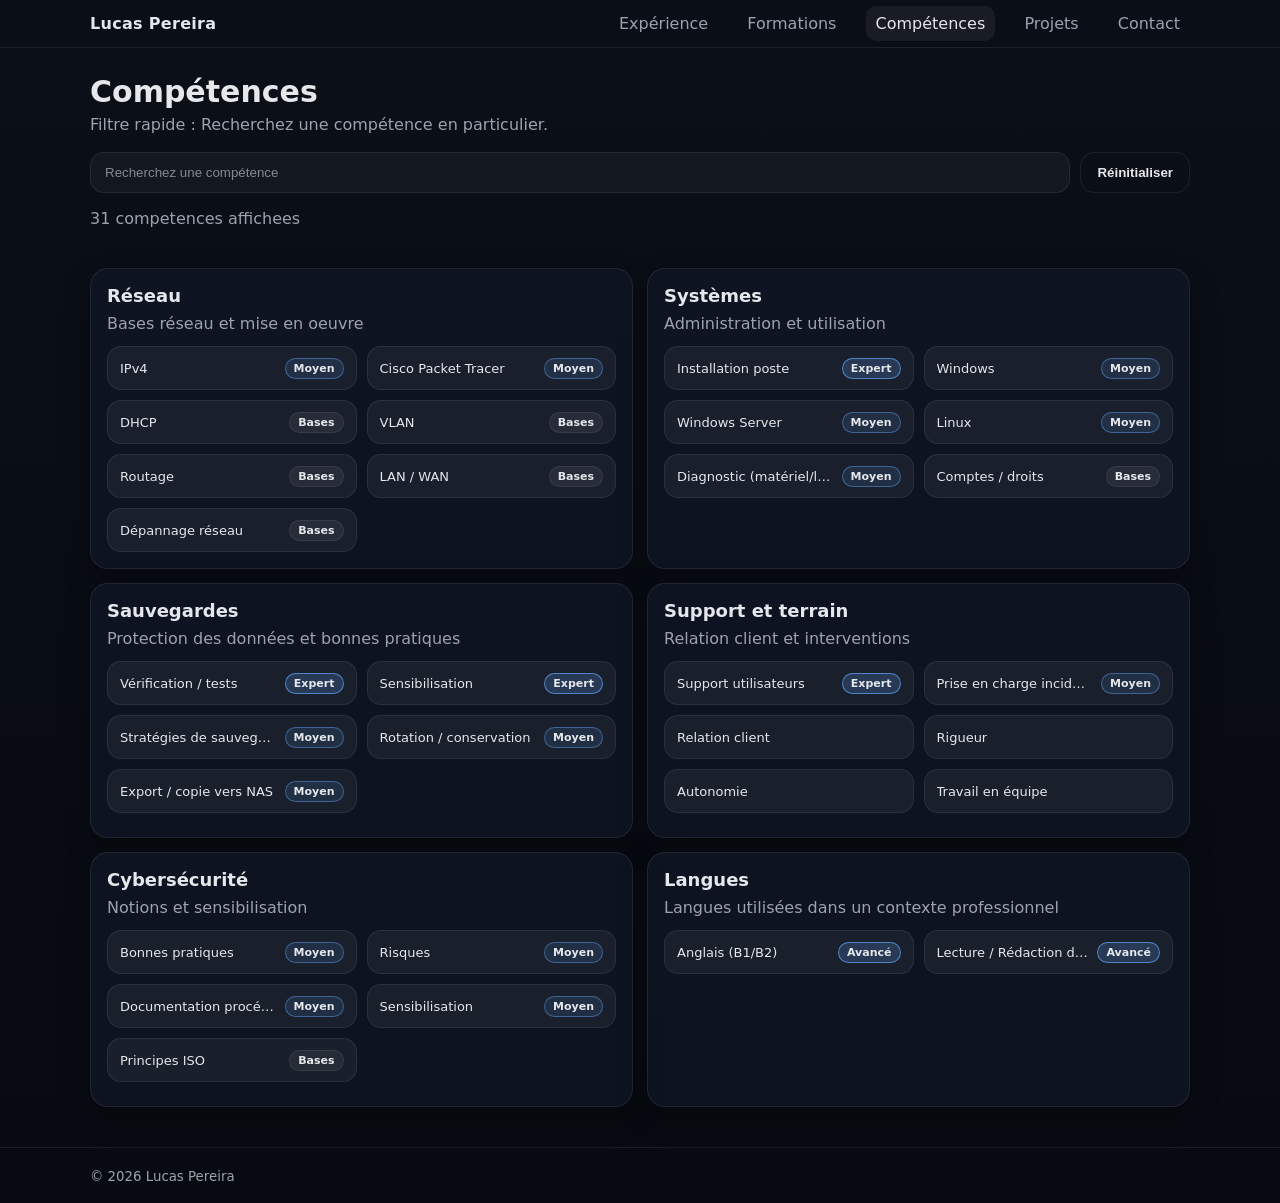
==== competences.html @ 34e79962 "Add files via upload" ====
<!doctype html>
<html lang="fr">
<head>
  <meta charset="utf-8" />
  <meta name="viewport" content="width=device-width, initial-scale=1" />
  <title>Compétences - Lucas Pereira</title>
  <link rel="stylesheet" href="css/style.css" />
  <script defer src="js/main.js"></script>
  <script defer src="js/competences.js"></script>
</head>
<body>
  <header class="site-header">
    <div class="container header-inner">
      <a class="brand" href="index.html">Lucas Pereira</a>
      <nav class="nav">
        <a href="experience.html">Expérience</a>
        <a href="formation.html">Formations</a>
        <a href="competences.html" class="active">Compétences</a>
        <a href="projets.html">Projets</a>
        <a href="contact.html">Contact</a>
      </nav>
    </div>
  </header>

  <main class="container">
    <section class="page-head">
      <h1>Compétences</h1>
      <p class="subtitle">
        Filtre rapide : Recherchez une compétence en particulier.
      </p>

      <div class="filter-row">
        <input
          id="skillSearch"
          class="input"
          type="search"
          placeholder="Recherchez une compétence"
          autocomplete="off"
        />
        <button type="button" class="btn btn-ghost" id="btnClearSkills">Réinitialiser</button>
      </div>

      <p class="muted" id="skillCount"></p>
    </section>

    <section class="skills-grid" id="skillsGrid">
      <!-- Cartes generees par JS -->
    </section>
  </main>

  <footer class="site-footer">
    <div class="container">
      <small>© <span id="year"></span> Lucas Pereira</small>
    </div>
  </footer>
</body>
</html>
---- css/style.css ----
:root{
  --bg:#0b0f17;
  --panel:#111827;
  --text:#e5e7eb;
  --muted:#9ca3af;
  --accent:#60a5fa;
  --border:rgba(255,255,255,0.08);
}

*{ box-sizing:border-box; }

body{
  margin:0;
  font-family: system-ui, -apple-system, Segoe UI, Roboto, Arial, sans-serif;
  background: linear-gradient(180deg, var(--bg), #070a10);
  color:var(--text);
}

a{ color:inherit; text-decoration:none; }

.container{
  width:min(1100px, 92%);
  margin:0 auto;
}

.muted{ color: var(--muted); }
.is-hidden{ display: none; }

/* ===================================================== */
/* Header / Navigation */
/* ===================================================== */
.site-header{
  position:sticky;
  top:0;
  z-index:50;
  backdrop-filter: blur(10px);
  background: rgba(11,15,23,0.7);
  border-bottom: 1px solid var(--border);
}

.header-inner{
  display:flex;
  align-items:center;
  justify-content:space-between;
  padding:14px 0;
}

.brand{
  font-weight:700;
  letter-spacing:0.3px;
}

.nav a{
  margin-left:14px;
  padding:8px 10px;
  border-radius:10px;
  color:var(--muted);
}

.nav a:hover{
  background: rgba(255,255,255,0.06);
  color:var(--text);
}

.nav a.active{
  color: var(--text);
  background: rgba(255,255,255,0.06);
}

/* ===================================================== */
/* Home */
/* ===================================================== */
.hero{ padding:48px 0 28px; }
.hero h1{ font-size:44px; margin:0 0 8px; }
.subtitle{ margin:0 0 18px; color:var(--muted); }

.lead{
  max-width:720px;
  line-height:1.6;
  color:var(--text);
}

.cta{
  margin:22px 0 10px;
  display:flex;
  gap:12px;
  flex-wrap:wrap;
}

.btn{
  display:inline-block;
  padding:12px 16px;
  border-radius:14px;
  background: var(--accent);
  color:#081018;
  font-weight:650;
}

.btn:hover{ filter: brightness(1.05); }

.btn-ghost{
  background: transparent;
  border: 1px solid var(--border);
  color: var(--text);
}

.btn-ghost:hover{ background: rgba(255,255,255,0.06); }

.quick-cards{
  margin-top:22px;
  display:grid;
  grid-template-columns: repeat(3, 1fr);
  gap:14px;
}

/* ===================================================== */
/* Card (commun) */
/* ===================================================== */
.card{
  background: rgba(17,24,39,0.7);
  border:1px solid var(--border);
  border-radius:18px;
  padding:16px;
  box-shadow: 0 10px 30px rgba(0,0,0,0.25);
}

.card h3{ margin:0 0 6px; font-size:16px; }
.card p{ margin:0; color:var(--muted); line-height:1.5; }

/* ===================================================== */
/* Footer */
/* ===================================================== */
.site-footer{
  border-top: 1px solid var(--border);
  margin-top:40px;
  padding:18px 0;
  color:var(--muted);
}

/* ===================================================== */
/* Responsive global */
/* ===================================================== */
@media (max-width: 900px){
  .quick-cards{ grid-template-columns: 1fr; }
  .hero h1{ font-size:34px; }
}

/* ===================================================== */
/* Page header (titre pages) */
/* ===================================================== */
.page-head{ padding:26px 0 10px; }
.page-head h1{ margin:0 0 6px; font-size:30px; }

/* ===================================================== */
/* Experience : Timeline */
/* ===================================================== */
.timeline-wrap{
  margin-top:14px;
  border:1px solid var(--border);
  border-radius:18px;
  background: rgba(17,24,39,0.55);
  overflow:auto;
  cursor: grab;
  user-select:none;
  box-shadow: 0 10px 30px rgba(0,0,0,0.22);
}

.timeline-wrap.dragging{ cursor: grabbing; }

.timeline{
  position:relative;
  height: 320px;
  padding: 52px 36px 34px; /* + de place en haut pour les annees */
  min-width: 900px;
}

.tl-axis{
  position:absolute;
  left: 36px;
  right: 36px;
  top: 50%;
  height: 2px;
  background: rgba(255,255,255,0.12);
  border-radius: 999px;
  z-index: 1;
}

.tl-year-line{
  position:absolute;
  top: 52px;
  bottom: 34px;
  width: 1px;
  background: rgba(255,255,255,0.10);
  z-index: 2;
}

.tl-year{
  position:absolute;
  top: -4px;
  transform: translateX(-50%);
  font-size: 12px;
  color: var(--muted);
  z-index: 50;
  pointer-events: none;
  padding: 2px 6px;
  border-radius: 10px;
  background: rgba(11,15,23,0.75);
  backdrop-filter: blur(6px);
}

.tl-item{
  position:absolute !important;
  top: 50%;
  transform: translateY(-50%);
  background: transparent;
  border: 0;
  padding: 0;
  cursor: pointer;
  text-align:left;
  z-index: 5;
}

.tl-dot{
  position:absolute;
  left: 0;
  top: 50%;
  width: 12px;
  height: 12px;
  border-radius: 999px;
  background: rgba(96,165,250,0.95);
  box-shadow: 0 0 0 5px rgba(96,165,250,0.18);
  transform: translate(-50%, -50%);
  z-index: 20;
}

.tl-stem{
  position:absolute;
  left: 0;
  width: 2px;
  background: rgba(255,255,255,0.14);
  transform: translateX(-50%);
  z-index: 10;
}

.tl-card{
  position:absolute;
  left: 0;
  transform: translateX(-18px);
  width: var(--w, 320px);
  max-width: 760px;
  min-width: 240px;
  border-radius: 18px;
  background: rgba(255,255,255,0.05);
  border: 1px solid var(--border);
  padding: 10px 12px;
  box-shadow: 0 10px 25px rgba(0,0,0,0.20);
  z-index: 12;
}

.tl-item[data-side="up"] .tl-stem{ bottom: 50%; height: 56px; }
.tl-item[data-side="up"] .tl-card{ bottom: calc(50% + 56px); }

.tl-item[data-side="down"] .tl-stem{ top: 50%; height: 56px; }
.tl-item[data-side="down"] .tl-card{ top: calc(50% + 56px); }

.tl-title{ display:block; font-weight:700; font-size:13px; line-height:1.2; }
.tl-sub{ display:block; color: var(--muted); font-size:12px; margin-top:2px; }
.tl-date{ display:block; color: var(--muted); font-size:11px; margin-top:6px; }

.tl-item.selected .tl-card{
  border-color: rgba(96,165,250,0.55);
  box-shadow: 0 10px 28px rgba(0,0,0,0.28);
}

/* Details (experience) */
.details{ margin-top: 18px; }

#detailsExtra.is-hidden{ display:none; }

/* ===================================================== */
/* Tags (commun) */
/* ===================================================== */
.tags{
  display:flex;
  flex-wrap:wrap;
  gap:8px;
  margin-top:8px;
}

.tag{
  display:inline-flex;
  align-items:center;
  gap:8px;
  padding: 7px 10px;
  border-radius: 999px;
  border: 1px solid var(--border);
  background: rgba(255,255,255,0.05);
  color: var(--text);
  font-size: 13px;
}

/* ===================================================== */
/* Formation */
/* ===================================================== */
.edu-grid{
  margin-top: 14px;
  display: grid;
  grid-template-columns: 1fr 1fr;
  gap: 14px;
  align-items: start;
}

@media (max-width: 900px){
  .edu-grid{ grid-template-columns: 1fr; }
}

.edu-title{ margin: 0 0 10px; }

.edu-items{
  display: flex;
  flex-direction: column;
  gap: 10px;
}

.edu-item{
  width: 100%;
  border: 1px solid var(--border);
  background: rgba(255,255,255,0.04);
  border-radius: 16px;
  padding: 12px;
  cursor: pointer;
  color: var(--text);
  display: grid;
  grid-template-columns: 120px 1fr;
  gap: 12px;
  text-align: left;
}

.edu-item:hover{ background: rgba(255,255,255,0.06); }

.edu-item.selected{
  border-color: rgba(96,165,250,0.55);
  box-shadow: 0 10px 25px rgba(0,0,0,0.20);
}

.edu-years{ font-weight: 700; }

.edu-status{
  margin-top: 6px;
  display: inline-block;
  font-size: 12px;
  color: var(--muted);
  border: 1px solid var(--border);
  background: rgba(255,255,255,0.03);
  padding: 4px 8px;
  border-radius: 999px;
}

.edu-name{ font-weight: 700; }
.edu-school{ margin-top: 4px; }

/* ===================================================== */
/* Competences */
/* ===================================================== */
.filter-row{
  margin-top: 14px;
  display: flex;
  gap: 10px;
  flex-wrap: wrap;
  align-items: center;
}

.input{
  flex: 1;
  min-width: 240px;
  padding: 12px 14px;
  border-radius: 14px;
  border: 1px solid var(--border);
  background: rgba(255,255,255,0.04);
  color: var(--text);
  outline: none;
}

.input::placeholder{ color: rgba(229,231,235,0.55); }

.input:focus{
  border-color: rgba(96,165,250,0.55);
  box-shadow: 0 0 0 4px rgba(96,165,250,0.10);
}

.skills-grid{
  margin-top: 14px;
  display: grid;
  grid-template-columns: repeat(2, 1fr);
  gap: 14px;
  align-items: stretch;
}

@media (max-width: 900px){
  .skills-grid{ grid-template-columns: 1fr; }
}

.skill-card{ height: 100%; }

.skill-title{
  margin: 0 0 6px;
  font-size: 18px;
}

/* tags competences : grille 2 colonnes */
.skill-tags{
  margin-top: 10px;
  display: grid;
  grid-template-columns: repeat(2, minmax(0, 1fr));
  gap: 10px;
  align-items: start;
  grid-auto-rows: 44px;
  min-height: 160px;
}

@media (max-width: 900px){
  .skill-tags{ grid-template-columns: 1fr; }
}

/* case competence */
.skill-tags .tag{
  width: 100%;
  height: 44px;
  justify-content: space-between;
  padding: 10px 12px;
  border-radius: 14px;
  transition: transform .12s ease, background .12s ease, border-color .12s ease;
}

.skill-tags .tag:hover{
  transform: translateY(-1px);
  background: rgba(255,255,255,0.07);
  border-color: rgba(96,165,250,0.28);
}

/* texte coupe propre */
.skill-tags .tag-text{
  overflow: hidden;
  text-overflow: ellipsis;
  white-space: nowrap;
}

/* badge niveau */
.tag-badge{
  padding: 3px 8px;
  border-radius: 999px;
  font-size: 11px;
  font-weight: 700;
  text-transform: capitalize;
  border: 1px solid var(--border);
  background: rgba(255,255,255,0.06);
  color: var(--text);
}

.level-bases .tag-badge{
  background: rgba(255,255,255,0.06);
}

.level-moyen .tag-badge{
  border-color: rgba(96,165,250,0.45);
  background: rgba(96,165,250,0.12);
}

.level-expert .tag-badge{
  border-color: rgba(96,165,250,0.70);
  background: rgba(96,165,250,0.20);
}

/* ===================================================== */
/* Tooltip global (utilise par JS) */
/* ===================================================== */
.skill-tooltip{
  position: fixed;
  z-index: 99999;
  max-width: 420px;
  padding: 10px 12px;
  border-radius: 12px;
  background: #0b0f17;
  color: var(--text);
  border: 1px solid rgba(255,255,255,0.14);
  box-shadow: 0 12px 35px rgba(0,0,0,0.65);
  pointer-events: none;
  display: none;
  white-space: normal;
}

.skill-tooltip::before{
  content: "";
  position: absolute;
  width: 10px;
  height: 10px;
  background: #0b0f17;
  border-left: 1px solid rgba(255,255,255,0.14);
  border-top: 1px solid rgba(255,255,255,0.14);
  transform: rotate(45deg);
  top: -6px;
  left: 16px;
}

/* =============================== */
/* Timeline : correction couleurs */
/* =============================== */

.tl-card,
.tl-card * {
  color: var(--text);
}

.tl-sub,
.tl-date {
  color: var(--muted);
}

.level-avance .tag-badge{
  border-color: rgba(96,165,250,0.70);
  background: rgba(96,165,250,0.20);
}

/* Projets : bouton en bas de la carte */
.project-card{
  display:flex;
  flex-direction:column;
}
.project-card .cta{
  margin-top:auto;
}

/* ===================================================== */
/* Projets : media / code blocks (illustrations) */
/* ===================================================== */
.media-img{
  width: 100%;
  height: auto;
  display: block;
  margin-top: 10px;
  border-radius: 14px;
  border: 1px solid var(--border);
  background: rgba(0,0,0,0.20);
}

.codeblock{
  margin-top: 10px;
  padding: 12px 14px;
  border-radius: 14px;
  border: 1px solid var(--border);
  background: rgba(0,0,0,0.25);
  overflow: auto;
  font-family: ui-monospace, SFMono-Regular, Menlo, Monaco, Consolas, "Liberation Mono", "Courier New", monospace;
  font-size: 13px;
  line-height: 1.6;
  color: var(--text);
}
.codeblock code{ white-space: pre; }

/* =============================== */
/* Projets : cartes large (full)  */
/* =============================== */
.card-full{
  grid-column: 1 / -1;
}
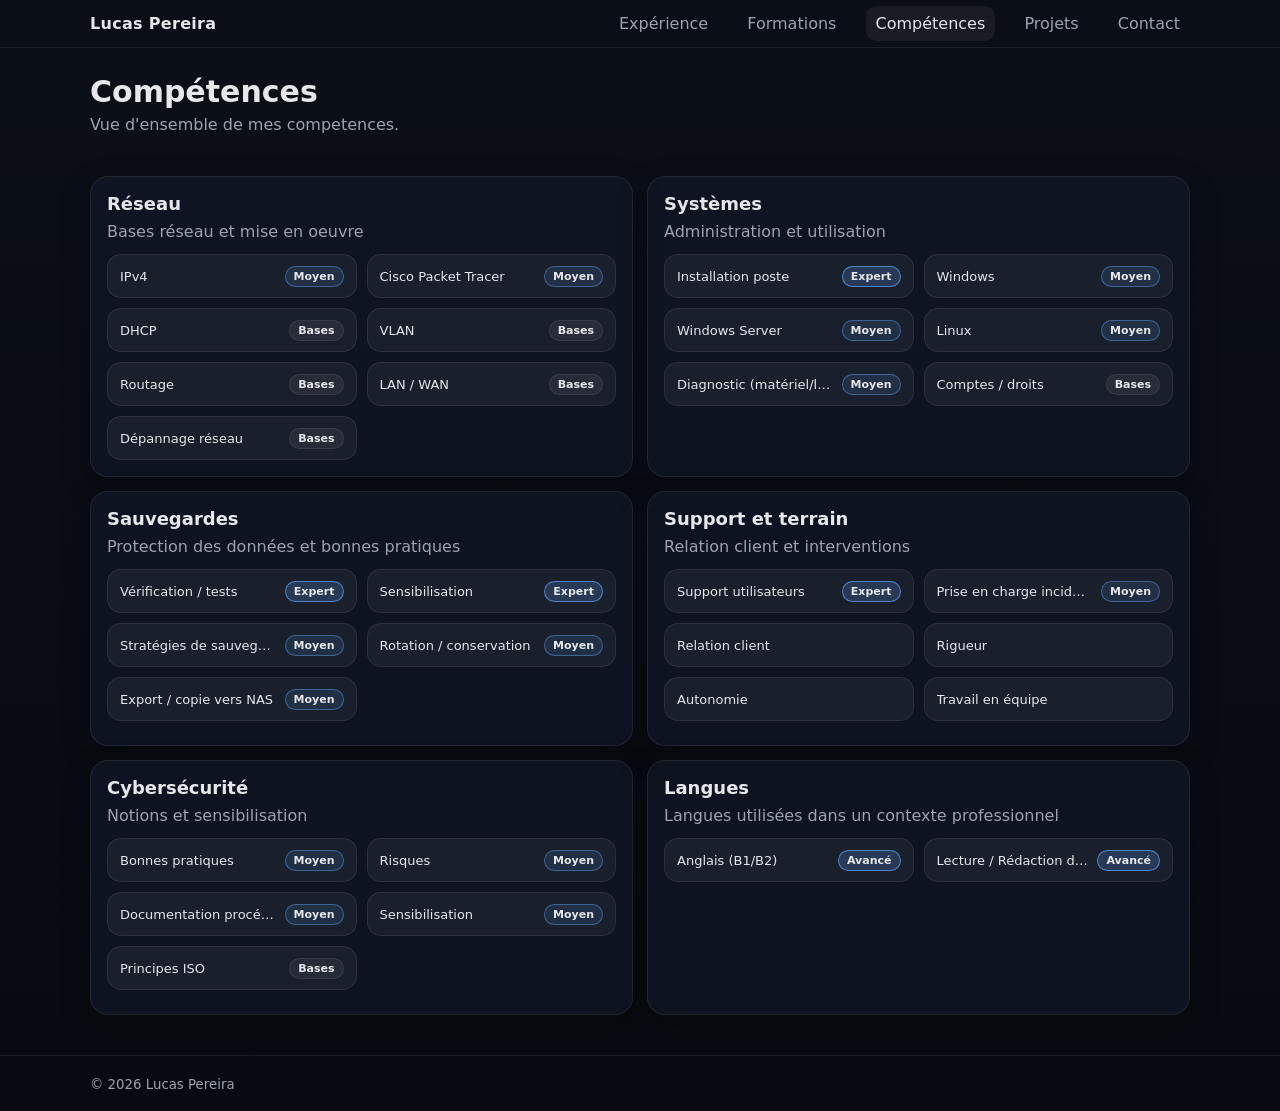
==== commit 3c7f7054: "Add files via upload" ====
--- a/competences.html
+++ b/competences.html
@@ -1,57 +1,42 @@
-<!doctype html>
-<html lang="fr">
-<head>
-  <meta charset="utf-8" />
-  <meta name="viewport" content="width=device-width, initial-scale=1" />
-  <title>Compétences - Lucas Pereira</title>
-  <link rel="stylesheet" href="css/style.css" />
-  <script defer src="js/main.js"></script>
-  <script defer src="js/competences.js"></script>
-</head>
-<body>
-  <header class="site-header">
-    <div class="container header-inner">
-      <a class="brand" href="index.html">Lucas Pereira</a>
-      <nav class="nav">
-        <a href="experience.html">Expérience</a>
-        <a href="formation.html">Formations</a>
-        <a href="competences.html" class="active">Compétences</a>
-        <a href="projets.html">Projets</a>
-        <a href="contact.html">Contact</a>
-      </nav>
-    </div>
-  </header>
-
-  <main class="container">
-    <section class="page-head">
-      <h1>Compétences</h1>
-      <p class="subtitle">
-        Filtre rapide : Recherchez une compétence en particulier.
-      </p>
-
-      <div class="filter-row">
-        <input
-          id="skillSearch"
-          class="input"
-          type="search"
-          placeholder="Recherchez une compétence"
-          autocomplete="off"
-        />
-        <button type="button" class="btn btn-ghost" id="btnClearSkills">Réinitialiser</button>
-      </div>
-
-      <p class="muted" id="skillCount"></p>
-    </section>
-
-    <section class="skills-grid" id="skillsGrid">
-      <!-- Cartes generees par JS -->
-    </section>
-  </main>
-
-  <footer class="site-footer">
-    <div class="container">
-      <small>© <span id="year"></span> Lucas Pereira</small>
-    </div>
-  </footer>
-</body>
-</html>
+<!doctype html>
+<html lang="fr">
+<head>
+  <meta charset="utf-8" />
+  <meta name="viewport" content="width=device-width, initial-scale=1" />
+  <title>Compétences - Lucas Pereira</title>
+  <link rel="stylesheet" href="css/style.css" />
+  <script defer src="js/main.js"></script>
+  <script defer src="js/competences.js"></script>
+</head>
+<body>
+  <header class="site-header">
+    <div class="container header-inner">
+      <a class="brand" href="index.html">Lucas Pereira</a>
+      <nav class="nav">
+        <a href="experience.html">Expérience</a>
+        <a href="formation.html">Formations</a>
+        <a href="competences.html" class="active">Compétences</a>
+        <a href="projets.html">Projets</a>
+        <a href="contact.html">Contact</a>
+      </nav>
+    </div>
+  </header>
+
+  <main class="container">
+    <section class="page-head">
+      <h1>Compétences</h1>
+      <p class="subtitle">Vue d'ensemble de mes competences.</p>
+    </section>
+
+    <section class="skills-grid" id="skillsGrid">
+      <!-- Cartes generees par JS -->
+    </section>
+  </main>
+
+  <footer class="site-footer">
+    <div class="container">
+      <small>© <span id="year"></span> Lucas Pereira</small>
+    </div>
+  </footer>
+</body>
+</html>
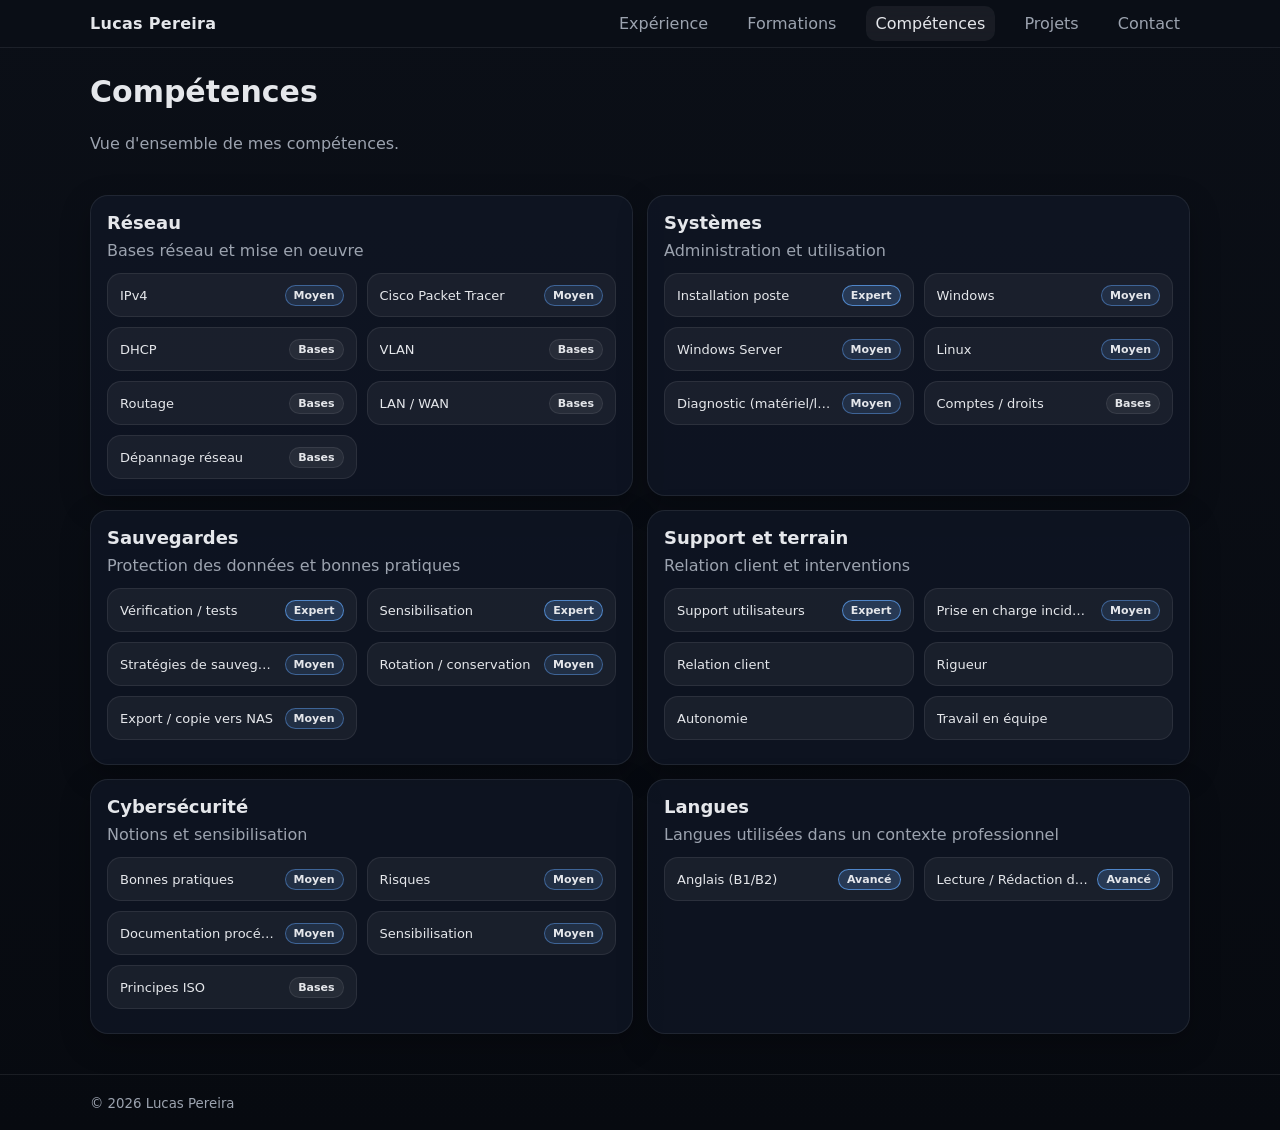
==== commit 67f24b35: "Add files via upload" ====
--- a/competences.html
+++ b/competences.html
@@ -24,18 +24,17 @@
 
   <main class="container">
     <section class="page-head">
-      <h1>Compétences</h1>
-      <p class="subtitle">Vue d'ensemble de mes competences.</p>
+      <h1>Compétences</h1><br>
+      <p class="subtitle">Vue d'ensemble de mes compétences.</p>
     </section>
 
     <section class="skills-grid" id="skillsGrid">
-      <!-- Cartes generees par JS -->
     </section>
   </main>
 
   <footer class="site-footer">
     <div class="container">
-      <small>© <span id="year"></span> Lucas Pereira</small>
+      <small>© 2026 Lucas Pereira</small>
     </div>
   </footer>
 </body>
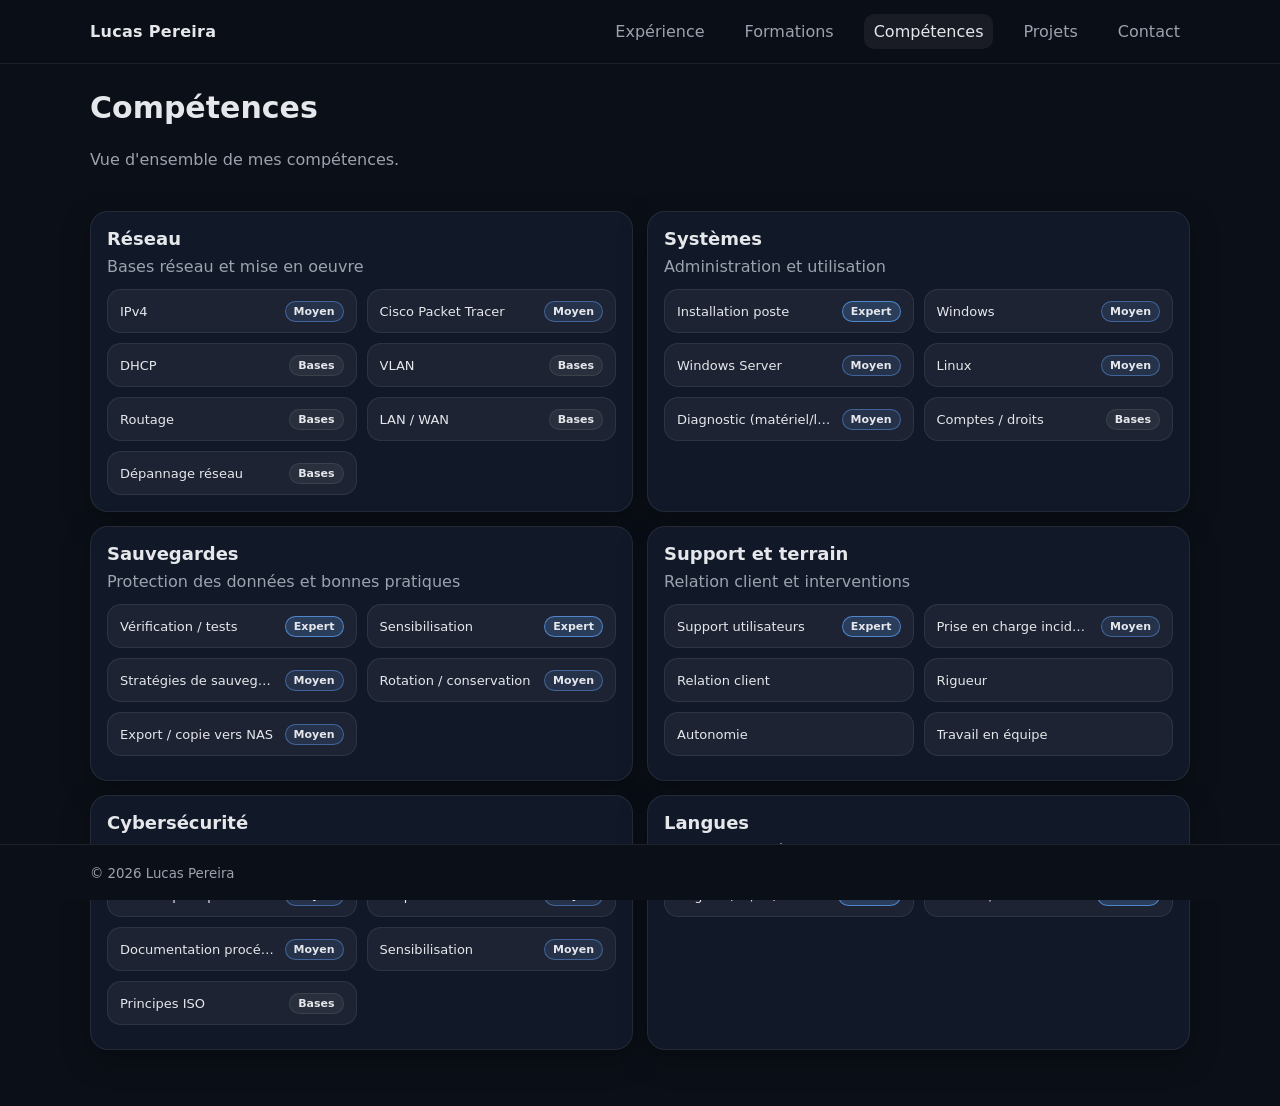
==== commit 5fb2c90c: "Add files via upload" ====
--- a/competences.html
+++ b/competences.html
@@ -1,5 +1,5 @@
 <!doctype html>
-<html lang="fr">
+<html data-theme="light" lang="fr">
 <head>
   <meta charset="utf-8" />
   <meta name="viewport" content="width=device-width, initial-scale=1" />
@@ -9,6 +9,7 @@
   <script defer src="js/competences.js"></script>
 </head>
 <body>
+
   <header class="site-header">
     <div class="container header-inner">
       <a class="brand" href="index.html">Lucas Pereira</a>
--- a/css/style.css
+++ b/css/style.css
@@ -1,565 +1,666 @@
-:root{
-  --bg:#0b0f17;
-  --panel:#111827;
-  --text:#e5e7eb;
-  --muted:#9ca3af;
-  --accent:#60a5fa;
-  --border:rgba(255,255,255,0.08);
-}
-
-*{ box-sizing:border-box; }
-
-body{
-  margin:0;
-  font-family: system-ui, -apple-system, Segoe UI, Roboto, Arial, sans-serif;
-  background: linear-gradient(180deg, var(--bg), #070a10);
-  color:var(--text);
-}
-
-a{ color:inherit; text-decoration:none; }
-
-.container{
-  width:min(1100px, 92%);
-  margin:0 auto;
-}
-
-.muted{ color: var(--muted); }
-.is-hidden{ display: none; }
-
-/* ===================================================== */
-/* Header / Navigation */
-/* ===================================================== */
-.site-header{
-  position:sticky;
-  top:0;
-  z-index:50;
-  backdrop-filter: blur(10px);
-  background: rgba(11,15,23,0.7);
-  border-bottom: 1px solid var(--border);
-}
-
-.header-inner{
-  display:flex;
-  align-items:center;
-  justify-content:space-between;
-  padding:14px 0;
-}
-
-.brand{
-  font-weight:700;
-  letter-spacing:0.3px;
-}
-
-.nav a{
-  margin-left:14px;
-  padding:8px 10px;
-  border-radius:10px;
-  color:var(--muted);
-}
-
-.nav a:hover{
-  background: rgba(255,255,255,0.06);
-  color:var(--text);
-}
-
-.nav a.active{
-  color: var(--text);
-  background: rgba(255,255,255,0.06);
-}
-
-/* ===================================================== */
-/* Home */
-/* ===================================================== */
-.hero{ padding:48px 0 28px; }
-.hero h1{ font-size:44px; margin:0 0 8px; }
-.subtitle{ margin:0 0 18px; color:var(--muted); }
-
-.lead{
-  max-width:720px;
-  line-height:1.6;
-  color:var(--text);
-}
-
-.cta{
-  margin:22px 0 10px;
-  display:flex;
-  gap:12px;
-  flex-wrap:wrap;
-}
-
-.btn{
-  display:inline-block;
-  padding:12px 16px;
-  border-radius:14px;
-  background: var(--accent);
-  color:#081018;
-  font-weight:650;
-}
-
-.btn:hover{ filter: brightness(1.05); }
-
-.btn-ghost{
-  background: transparent;
-  border: 1px solid var(--border);
-  color: var(--text);
-}
-
-.btn-ghost:hover{ background: rgba(255,255,255,0.06); }
-
-.quick-cards{
-  margin-top:22px;
-  display:grid;
-  grid-template-columns: repeat(3, 1fr);
-  gap:14px;
-}
-
-/* ===================================================== */
-/* Card (commun) */
-/* ===================================================== */
-.card{
-  background: rgba(17,24,39,0.7);
-  border:1px solid var(--border);
-  border-radius:18px;
-  padding:16px;
-  box-shadow: 0 10px 30px rgba(0,0,0,0.25);
-}
-
-.card h3{ margin:0 0 6px; font-size:16px; }
-.card p{ margin:0; color:var(--muted); line-height:1.5; }
-
-/* ===================================================== */
-/* Footer */
-/* ===================================================== */
-.site-footer{
-  border-top: 1px solid var(--border);
-  margin-top:40px;
-  padding:18px 0;
-  color:var(--muted);
-}
-
-/* ===================================================== */
-/* Responsive global */
-/* ===================================================== */
-@media (max-width: 900px){
-  .quick-cards{ grid-template-columns: 1fr; }
-  .hero h1{ font-size:34px; }
-}
-
-/* ===================================================== */
-/* Page header (titre pages) */
-/* ===================================================== */
-.page-head{ padding:26px 0 10px; }
-.page-head h1{ margin:0 0 6px; font-size:30px; }
-
-/* ===================================================== */
-/* Experience : Timeline */
-/* ===================================================== */
-.timeline-wrap{
-  margin-top:14px;
-  border:1px solid var(--border);
-  border-radius:18px;
-  background: rgba(17,24,39,0.55);
-  overflow:auto;
-  cursor: grab;
-  user-select:none;
-  box-shadow: 0 10px 30px rgba(0,0,0,0.22);
-}
-
-.timeline-wrap.dragging{ cursor: grabbing; }
-
-.timeline{
-  position:relative;
-  height: 320px;
-  padding: 52px 36px 34px; /* + de place en haut pour les annees */
-  min-width: 900px;
-}
-
-.tl-axis{
-  position:absolute;
-  left: 36px;
-  right: 36px;
-  top: 50%;
-  height: 2px;
-  background: rgba(255,255,255,0.12);
-  border-radius: 999px;
-  z-index: 1;
-}
-
-.tl-year-line{
-  position:absolute;
-  top: 52px;
-  bottom: 34px;
-  width: 1px;
-  background: rgba(255,255,255,0.10);
-  z-index: 2;
-}
-
-.tl-year{
-  position:absolute;
-  top: -4px;
-  transform: translateX(-50%);
-  font-size: 12px;
-  color: var(--muted);
-  z-index: 50;
-  pointer-events: none;
-  padding: 2px 6px;
-  border-radius: 10px;
-  background: rgba(11,15,23,0.75);
-  backdrop-filter: blur(6px);
-}
-
-.tl-item{
-  position:absolute !important;
-  top: 50%;
-  transform: translateY(-50%);
-  background: transparent;
-  border: 0;
-  padding: 0;
-  cursor: pointer;
-  text-align:left;
-  z-index: 5;
-}
-
-.tl-dot{
-  position:absolute;
-  left: 0;
-  top: 50%;
-  width: 12px;
-  height: 12px;
-  border-radius: 999px;
-  background: rgba(96,165,250,0.95);
-  box-shadow: 0 0 0 5px rgba(96,165,250,0.18);
-  transform: translate(-50%, -50%);
-  z-index: 20;
-}
-
-.tl-stem{
-  position:absolute;
-  left: 0;
-  width: 2px;
-  background: rgba(255,255,255,0.14);
-  transform: translateX(-50%);
-  z-index: 10;
-}
-
-.tl-card{
-  position:absolute;
-  left: 0;
-  transform: translateX(-18px);
-  width: var(--w, 320px);
-  max-width: 760px;
-  min-width: 240px;
-  border-radius: 18px;
-  background: rgba(255,255,255,0.05);
-  border: 1px solid var(--border);
-  padding: 10px 12px;
-  box-shadow: 0 10px 25px rgba(0,0,0,0.20);
-  z-index: 12;
-}
-
-.tl-item[data-side="up"] .tl-stem{ bottom: 50%; height: 56px; }
-.tl-item[data-side="up"] .tl-card{ bottom: calc(50% + 56px); }
-
-.tl-item[data-side="down"] .tl-stem{ top: 50%; height: 56px; }
-.tl-item[data-side="down"] .tl-card{ top: calc(50% + 56px); }
-
-.tl-title{ display:block; font-weight:700; font-size:13px; line-height:1.2; }
-.tl-sub{ display:block; color: var(--muted); font-size:12px; margin-top:2px; }
-.tl-date{ display:block; color: var(--muted); font-size:11px; margin-top:6px; }
-
-.tl-item.selected .tl-card{
-  border-color: rgba(96,165,250,0.55);
-  box-shadow: 0 10px 28px rgba(0,0,0,0.28);
-}
-
-/* Details (experience) */
-.details{ margin-top: 18px; }
-
-#detailsExtra.is-hidden{ display:none; }
-
-/* ===================================================== */
-/* Tags (commun) */
-/* ===================================================== */
-.tags{
-  display:flex;
-  flex-wrap:wrap;
-  gap:8px;
-  margin-top:8px;
-}
-
-.tag{
-  display:inline-flex;
-  align-items:center;
-  gap:8px;
-  padding: 7px 10px;
-  border-radius: 999px;
-  border: 1px solid var(--border);
-  background: rgba(255,255,255,0.05);
-  color: var(--text);
-  font-size: 13px;
-}
-
-/* ===================================================== */
-/* Formation */
-/* ===================================================== */
-.edu-grid{
-  margin-top: 14px;
-  display: grid;
-  grid-template-columns: 1fr 1fr;
-  gap: 14px;
-  align-items: start;
-}
-
-@media (max-width: 900px){
-  .edu-grid{ grid-template-columns: 1fr; }
-}
-
-.edu-title{ margin: 0 0 10px; }
-
-.edu-items{
-  display: flex;
-  flex-direction: column;
-  gap: 10px;
-}
-
-.edu-item{
-  width: 100%;
-  border: 1px solid var(--border);
-  background: rgba(255,255,255,0.04);
-  border-radius: 16px;
-  padding: 12px;
-  cursor: pointer;
-  color: var(--text);
-  display: grid;
-  grid-template-columns: 120px 1fr;
-  gap: 12px;
-  text-align: left;
-}
-
-.edu-item:hover{ background: rgba(255,255,255,0.06); }
-
-.edu-item.selected{
-  border-color: rgba(96,165,250,0.55);
-  box-shadow: 0 10px 25px rgba(0,0,0,0.20);
-}
-
-.edu-years{ font-weight: 700; }
-
-.edu-status{
-  margin-top: 6px;
-  display: inline-block;
-  font-size: 12px;
-  color: var(--muted);
-  border: 1px solid var(--border);
-  background: rgba(255,255,255,0.03);
-  padding: 4px 8px;
-  border-radius: 999px;
-}
-
-.edu-name{ font-weight: 700; }
-.edu-school{ margin-top: 4px; }
-
-/* ===================================================== */
-/* Competences */
-/* ===================================================== */
-.filter-row{
-  margin-top: 14px;
-  display: flex;
-  gap: 10px;
-  flex-wrap: wrap;
-  align-items: center;
-}
-
-.input{
-  flex: 1;
-  min-width: 240px;
-  padding: 12px 14px;
-  border-radius: 14px;
-  border: 1px solid var(--border);
-  background: rgba(255,255,255,0.04);
-  color: var(--text);
-  outline: none;
-}
-
-.input::placeholder{ color: rgba(229,231,235,0.55); }
-
-.input:focus{
-  border-color: rgba(96,165,250,0.55);
-  box-shadow: 0 0 0 4px rgba(96,165,250,0.10);
-}
-
-.skills-grid{
-  margin-top: 14px;
-  display: grid;
-  grid-template-columns: repeat(2, 1fr);
-  gap: 14px;
-  align-items: stretch;
-}
-
-@media (max-width: 900px){
-  .skills-grid{ grid-template-columns: 1fr; }
-}
-
-.skill-card{ height: 100%; }
-
-.skill-title{
-  margin: 0 0 6px;
-  font-size: 18px;
-}
-
-/* tags competences : grille 2 colonnes */
-.skill-tags{
-  margin-top: 10px;
-  display: grid;
-  grid-template-columns: repeat(2, minmax(0, 1fr));
-  gap: 10px;
-  align-items: start;
-  grid-auto-rows: 44px;
-  min-height: 160px;
-}
-
-@media (max-width: 900px){
-  .skill-tags{ grid-template-columns: 1fr; }
-}
-
-/* case competence */
-.skill-tags .tag{
-  width: 100%;
-  height: 44px;
-  justify-content: space-between;
-  padding: 10px 12px;
-  border-radius: 14px;
-  transition: transform .12s ease, background .12s ease, border-color .12s ease;
-}
-
-.skill-tags .tag:hover{
-  transform: translateY(-1px);
-  background: rgba(255,255,255,0.07);
-  border-color: rgba(96,165,250,0.28);
-}
-
-/* texte coupe propre */
-.skill-tags .tag-text{
-  overflow: hidden;
-  text-overflow: ellipsis;
-  white-space: nowrap;
-}
-
-/* badge niveau */
-.tag-badge{
-  padding: 3px 8px;
-  border-radius: 999px;
-  font-size: 11px;
-  font-weight: 700;
-  text-transform: capitalize;
-  border: 1px solid var(--border);
-  background: rgba(255,255,255,0.06);
-  color: var(--text);
-}
-
-.level-bases .tag-badge{
-  background: rgba(255,255,255,0.06);
-}
-
-.level-moyen .tag-badge{
-  border-color: rgba(96,165,250,0.45);
-  background: rgba(96,165,250,0.12);
-}
-
-.level-expert .tag-badge{
-  border-color: rgba(96,165,250,0.70);
-  background: rgba(96,165,250,0.20);
-}
-
-/* ===================================================== */
-/* Tooltip global (utilise par JS) */
-/* ===================================================== */
-.skill-tooltip{
-  position: fixed;
-  z-index: 99999;
-  max-width: 420px;
-  padding: 10px 12px;
-  border-radius: 12px;
-  background: #0b0f17;
-  color: var(--text);
-  border: 1px solid rgba(255,255,255,0.14);
-  box-shadow: 0 12px 35px rgba(0,0,0,0.65);
-  pointer-events: none;
-  display: none;
-  white-space: normal;
-}
-
-.skill-tooltip::before{
-  content: "";
-  position: absolute;
-  width: 10px;
-  height: 10px;
-  background: #0b0f17;
-  border-left: 1px solid rgba(255,255,255,0.14);
-  border-top: 1px solid rgba(255,255,255,0.14);
-  transform: rotate(45deg);
-  top: -6px;
-  left: 16px;
-}
-
-/* =============================== */
-/* Timeline : correction couleurs */
-/* =============================== */
-
-.tl-card,
-.tl-card * {
-  color: var(--text);
-}
-
-.tl-sub,
-.tl-date {
-  color: var(--muted);
-}
-
-.level-avance .tag-badge{
-  border-color: rgba(96,165,250,0.70);
-  background: rgba(96,165,250,0.20);
-}
-
-/* Projets : bouton en bas de la carte */
-.project-card{
-  display:flex;
-  flex-direction:column;
-}
-.project-card .cta{
-  margin-top:auto;
-}
-
-/* ===================================================== */
-/* Projets : media / code blocks (illustrations) */
-/* ===================================================== */
-.media-img{
-  width: 100%;
-  height: auto;
-  display: block;
-  margin-top: 10px;
-  border-radius: 14px;
-  border: 1px solid var(--border);
-  background: rgba(0,0,0,0.20);
-}
-
-.codeblock{
-  margin-top: 10px;
-  padding: 12px 14px;
-  border-radius: 14px;
-  border: 1px solid var(--border);
-  background: rgba(0,0,0,0.25);
-  overflow: auto;
-  font-family: ui-monospace, SFMono-Regular, Menlo, Monaco, Consolas, "Liberation Mono", "Courier New", monospace;
-  font-size: 13px;
-  line-height: 1.6;
-  color: var(--text);
-}
-.codeblock code{ white-space: pre; }
-
-/* =============================== */
-/* Projets : cartes large (full)  */
-/* =============================== */
-.card-full{
-  grid-column: 1 / -1;
-}+:root{
+  --bg:#0b0f17;
+  --panel:#111827;
+  --text:#e5e7eb;
+  --muted:#9ca3af;
+  --accent:#60a5fa;
+  --border:rgba(255,255,255,0.08);
+}
+
+*{ box-sizing:border-box; }
+img{max-width:100%;height:auto;display:block;}
+
+
+html{
+  background: var(--bg);
+}
+
+body{
+  margin:0;
+  font-family: system-ui, -apple-system, Segoe UI, Roboto, Arial, sans-serif;
+  background: var(--bg);
+  color:var(--text);
+  min-height: 100vh;
+  padding-bottom: 56px;
+}
+
+a{ color:inherit; text-decoration:none; }
+
+.container{
+  width:min(1100px, 92%);
+  margin:0 auto;
+}
+
+.muted{ color: var(--muted); }
+.is-hidden{ display: none; }
+
+.site-header{
+  position:sticky;
+  top:0;
+  z-index:50;
+  backdrop-filter: blur(10px);
+  background: rgba(11,15,23,0.7);
+  border-bottom: 1px solid var(--border);
+}
+
+.header-inner{
+  display:flex;
+  align-items:center;
+  justify-content:space-between;
+  padding:14px 0;
+}
+
+.brand{
+  font-weight:700;
+  letter-spacing:0.3px;
+}
+
+.nav a{
+  margin-left:14px;
+  padding:8px 10px;
+  border-radius:10px;
+  color:var(--muted);
+}
+
+.nav a:hover{
+  background: rgba(255,255,255,0.06);
+  color:var(--text);
+}
+
+.nav a.active{
+  color: var(--text);
+  background: rgba(255,255,255,0.06);
+}
+
+.hero{ padding:48px 0 28px; }
+.hero h1{ font-size:44px; margin:0 0 8px; }
+.subtitle{ margin:0 0 18px; color:var(--muted); }
+
+.lead{
+  max-width:720px;
+  line-height:1.6;
+  color:var(--text);
+}
+
+.cta{
+  margin:22px 0 10px;
+  display:flex;
+  gap:12px;
+  flex-wrap:wrap;
+}
+
+.btn{
+  display:inline-block;
+  padding:12px 16px;
+  border-radius:14px;
+  background: var(--accent);
+  color:#081018;
+  font-weight:650;
+}
+
+.btn:hover{ filter: brightness(1.05); }
+
+.btn-ghost{
+  background: transparent;
+  border: 1px solid var(--border);
+  color: var(--text);
+}
+
+.btn-ghost:hover{ background: rgba(255,255,255,0.06); }
+
+.quick-cards{
+  margin-top:22px;
+  display:grid;
+  grid-template-columns: repeat(3, 1fr);
+  gap:14px;
+}
+
+.card{
+  background: var(--panel);
+  border:1px solid var(--border);
+  border-radius:18px;
+  padding:16px;
+  box-shadow: 0 10px 30px rgba(0,0,0,0.25);
+}
+
+.card h3{ margin:0 0 6px; font-size:16px; }
+.card p{ margin:0; color:var(--muted); line-height:1.5; }
+
+.site-footer{
+  position: fixed;
+  left: 0;
+  right: 0;
+  bottom: 0;
+  height: 56px;
+  display: flex;
+  align-items: center;
+  background: var(--bg);
+  border-top: 1px solid var(--border);
+  margin-top: 0;
+  padding: 0;
+  color: var(--muted);
+}
+
+@media (max-width: 900px){
+  .quick-cards{ grid-template-columns: 1fr; }
+  .hero h1{ font-size:34px; }
+}
+
+.page-head{ padding:26px 0 10px; }
+.page-head h1{ margin:0 0 6px; font-size:30px; }
+
+.timeline-wrap{
+  margin-top:14px;
+  border:1px solid var(--border);
+  border-radius:18px;
+  background: var(--panel);
+  overflow:auto;
+  cursor: grab;
+  user-select:none;
+  box-shadow: 0 10px 30px rgba(0,0,0,0.22);
+}
+
+.timeline-wrap.dragging{ cursor: grabbing; }
+
+.timeline{
+  position:relative;
+  height: 320px;
+  padding: 52px 36px 34px;
+  min-width: 900px;
+}
+
+.tl-axis{
+  position:absolute;
+  left: 36px;
+  right: 36px;
+  top: 50%;
+  height: 2px;
+  background: rgba(255,255,255,0.12);
+  border-radius: 999px;
+  z-index: 1;
+}
+
+.tl-year-line{
+  position:absolute;
+  top: 52px;
+  bottom: 34px;
+  width: 1px;
+  background: rgba(255,255,255,0.10);
+  z-index: 2;
+}
+
+.tl-year{
+  position:absolute;
+  top: -4px;
+  transform: translateX(-50%);
+  font-size: 12px;
+  color: var(--muted);
+  z-index: 50;
+  pointer-events: none;
+  padding: 2px 6px;
+  border-radius: 10px;
+  background: rgba(11,15,23,0.75);
+  backdrop-filter: blur(6px);
+}
+
+.tl-item{
+  position:absolute !important;
+  top: 50%;
+  transform: translateY(-50%);
+  background: transparent;
+  border: 0;
+  padding: 0;
+  cursor: pointer;
+  text-align:left;
+  z-index: 5;
+}
+
+.tl-dot{
+  position:absolute;
+  left: 0;
+  top: 50%;
+  width: 12px;
+  height: 12px;
+  border-radius: 999px;
+  background: rgba(96,165,250,0.95);
+  box-shadow: 0 0 0 5px rgba(96,165,250,0.18);
+  transform: translate(-50%, -50%);
+  z-index: 20;
+}
+
+.tl-stem{
+  position:absolute;
+  left: 0;
+  width: 2px;
+  background: rgba(255,255,255,0.14);
+  transform: translateX(-50%);
+  z-index: 10;
+}
+
+.tl-card{
+  position:absolute;
+  left: 0;
+  transform: translateX(-18px);
+  width: var(--w, 320px);
+  max-width: 760px;
+  min-width: 240px;
+  border-radius: 18px;
+  background: var(--panel);
+  border: 1px solid var(--border);
+  padding: 10px 12px;
+  box-shadow: 0 10px 25px rgba(0,0,0,0.20);
+  z-index: 12;
+}
+
+.tl-item[data-side="up"] .tl-stem{ bottom: 50%; height: 56px; }
+.tl-item[data-side="up"] .tl-card{ bottom: calc(50% + 56px); }
+
+.tl-item[data-side="down"] .tl-stem{ top: 50%; height: 56px; }
+.tl-item[data-side="down"] .tl-card{ top: calc(50% + 56px); }
+
+.tl-title{ display:block; font-weight:700; font-size:13px; line-height:1.2; }
+.tl-sub{ display:block; color: var(--muted); font-size:12px; margin-top:2px; }
+.tl-date{ display:block; color: var(--muted); font-size:11px; margin-top:6px; }
+
+.tl-item.selected .tl-card{
+  border-color: rgba(96,165,250,0.55);
+  box-shadow: 0 10px 28px rgba(0,0,0,0.28);
+}
+
+.details{ margin-top: 18px; }
+
+#detailsExtra.is-hidden{ display:none; }
+
+.tags{
+  display:flex;
+  flex-wrap:wrap;
+  gap:8px;
+  margin-top:8px;
+}
+
+.tag{
+  display:inline-flex;
+  align-items:center;
+  gap:8px;
+  padding: 7px 10px;
+  border-radius: 999px;
+  border: 1px solid var(--border);
+  background: rgba(255,255,255,0.05);
+  color: var(--text);
+  font-size: 13px;
+}
+
+.edu-grid{
+  margin-top: 14px;
+  display: grid;
+  grid-template-columns: 1fr 1fr;
+  gap: 14px;
+  align-items: start;
+}
+
+@media (max-width: 900px){
+  .edu-grid{ grid-template-columns: 1fr; }
+}
+
+.edu-title{ margin: 0 0 10px; }
+
+.edu-items{
+  display: flex;
+  flex-direction: column;
+  gap: 10px;
+}
+
+.edu-item{
+  width: 100%;
+  border: 1px solid var(--border);
+  background: rgba(255,255,255,0.04);
+  border-radius: 16px;
+  padding: 12px;
+  cursor: pointer;
+  color: var(--text);
+  display: grid;
+  grid-template-columns: 120px 1fr;
+  gap: 12px;
+  text-align: left;
+}
+
+.edu-item:hover{ background: rgba(255,255,255,0.06); }
+
+.edu-item.selected{
+  border-color: rgba(96,165,250,0.55);
+  box-shadow: 0 10px 25px rgba(0,0,0,0.20);
+}
+
+.edu-years{ font-weight: 700; }
+
+.edu-status{
+  margin-top: 6px;
+  display: inline-block;
+  font-size: 12px;
+  color: var(--muted);
+  border: 1px solid var(--border);
+  background: rgba(255,255,255,0.03);
+  padding: 4px 8px;
+  border-radius: 999px;
+}
+
+.edu-name{ font-weight: 700; }
+.edu-school{ margin-top: 4px; }
+
+.filter-row{
+  margin-top: 14px;
+  display: flex;
+  gap: 10px;
+  flex-wrap: wrap;
+  align-items: center;
+}
+
+.input{
+  flex: 1;
+  min-width: 240px;
+  padding: 12px 14px;
+  border-radius: 14px;
+  border: 1px solid var(--border);
+  background: rgba(255,255,255,0.04);
+  color: var(--text);
+  outline: none;
+}
+
+.input::placeholder{ color: rgba(229,231,235,0.55); }
+
+.input:focus{
+  border-color: rgba(96,165,250,0.55);
+  box-shadow: 0 0 0 4px rgba(96,165,250,0.10);
+}
+
+.skills-grid{
+  margin-top: 14px;
+  display: grid;
+  grid-template-columns: repeat(2, 1fr);
+  gap: 14px;
+  align-items: stretch;
+}
+
+@media (max-width: 900px){
+  .skills-grid{ grid-template-columns: 1fr; }
+}
+
+.skill-card{ height: 100%; }
+
+.skill-title{
+  margin: 0 0 6px;
+  font-size: 18px;
+}
+
+.skill-tags{
+  margin-top: 10px;
+  display: grid;
+  grid-template-columns: repeat(2, minmax(0, 1fr));
+  gap: 10px;
+  align-items: start;
+  grid-auto-rows: 44px;
+  min-height: 160px;
+}
+
+@media (max-width: 900px){
+  .skill-tags{ grid-template-columns: 1fr; }
+}
+
+.skill-tags .tag{
+  width: 100%;
+  height: 44px;
+  justify-content: space-between;
+  padding: 10px 12px;
+  border-radius: 14px;
+  transition: transform .12s ease, background .12s ease, border-color .12s ease;
+}
+
+.skill-tags .tag:hover{
+  transform: translateY(-1px);
+  background: rgba(255,255,255,0.07);
+  border-color: rgba(96,165,250,0.28);
+}
+
+.skill-tags .tag-text{
+  overflow: hidden;
+  text-overflow: ellipsis;
+  white-space: nowrap;
+}
+
+.tag-badge{
+  padding: 3px 8px;
+  border-radius: 999px;
+  font-size: 11px;
+  font-weight: 700;
+  text-transform: capitalize;
+  border: 1px solid var(--border);
+  background: rgba(255,255,255,0.06);
+  color: var(--text);
+}
+
+.level-bases .tag-badge{
+  background: rgba(255,255,255,0.06);
+}
+
+.level-moyen .tag-badge{
+  border-color: rgba(96,165,250,0.45);
+  background: rgba(96,165,250,0.12);
+}
+
+.level-expert .tag-badge{
+  border-color: rgba(96,165,250,0.70);
+  background: rgba(96,165,250,0.20);
+}
+
+.skill-tooltip{
+  position: fixed;
+  z-index: 99999;
+  max-width: 420px;
+  padding: 10px 12px;
+  border-radius: 12px;
+  background: #0b0f17;
+  color: var(--text);
+  border: 1px solid rgba(255,255,255,0.14);
+  box-shadow: 0 12px 35px rgba(0,0,0,0.65);
+  pointer-events: none;
+  display: none;
+  white-space: normal;
+}
+
+.skill-tooltip::before{
+  content: "";
+  position: absolute;
+  width: 10px;
+  height: 10px;
+  background: #0b0f17;
+  border-left: 1px solid rgba(255,255,255,0.14);
+  border-top: none;
+  transform: rotate(45deg);
+  top: -6px;
+  left: 16px;
+}
+
+.tl-card,
+.tl-card * {
+  color: var(--text);
+}
+
+.tl-sub,
+.tl-date {
+  color: var(--muted);
+}
+
+.level-avance .tag-badge{
+  border-color: rgba(96,165,250,0.70);
+  background: rgba(96,165,250,0.20);
+}
+
+.project-card{
+  display:flex;
+  flex-direction:column;
+}
+.project-card .cta{
+  margin-top:auto;
+}
+
+.media-img{
+  width: 100%;
+  height: auto;
+  display: block;
+  margin-top: 10px;
+  border-radius: 14px;
+  border: 1px solid var(--border);
+  background: rgba(0,0,0,0.20);
+}
+
+.codeblock{
+  margin-top: 10px;
+  padding: 12px 14px;
+  border-radius: 14px;
+  border: 1px solid var(--border);
+  background: rgba(0,0,0,0.25);
+  overflow: auto;
+  font-family: ui-monospace, SFMono-Regular, Menlo, Monaco, Consolas, "Liberation Mono", "Courier New", monospace;
+  font-size: 13px;
+  line-height: 1.6;
+  color: var(--text);
+}
+.codeblock code{ white-space: pre; }
+
+.card-full{
+  grid-column: 1 / -1;
+}
+
+.nav{
+  display:flex;
+  align-items:center;
+  flex-wrap:wrap;
+  justify-content:flex-end;
+  gap:6px;
+}
+
+@media (max-width: 760px){
+  .header-inner{
+    flex-direction: column;
+    align-items: flex-start;
+    gap: 10px;
+    padding: 12px 0;
+  }
+  .nav{
+    width:100%;
+    justify-content:flex-start;
+  }
+  .nav a{
+    margin-left:0;
+    padding:8px 10px;
+    font-size:14px;
+  }
+}
+
+@media (max-width: 520px){
+  .container{ width:min(1100px, 92%); }
+  .hero{ padding: 34px 0 18px; }
+  .hero h1{ font-size: 28px; }
+  .page-head h1{ font-size: 24px; }
+  .btn{ width:100%; text-align:center; }
+}
+
+@media (max-width: 760px){
+  .timeline{ min-width: 760px; height: 290px; padding: 48px 26px 26px; }
+  .tl-card{ width: var(--w, 280px); min-width: 220px; }
+}
+
+@media (max-width: 520px){
+  .timeline{ min-width: 640px; height: 270px; padding: 44px 22px 22px; }
+  .tl-dot{ width: 10px; height: 10px; box-shadow: 0 0 0 4px rgba(96,165,250,0.18); }
+  .tl-card{ width: var(--w, 260px); min-width: 210px; }
+  .tl-title{ font-size: 13px; }
+  .tl-sub{ font-size: 12px; }
+}
+
+@media (max-width: 520px){
+  .edu-item{ grid-template-columns: 1fr; }
+  .edu-years{ font-size: 13px; }
+  .edu-status{ margin-top: 4px; }
+}
+
+@media (max-width: 520px){
+  .skill-tags{ grid-auto-rows: auto; min-height: 0; }
+  .tag{ white-space: normal; }
+}
+
+/* Profile photo reduced */
+.profile-photo.small {
+  max-width: 120px;
+  margin: 20px auto 10px auto;
+}
+.profile-photo.small img {
+  width: 120px;
+  height: 120px;
+  object-fit: cover;
+  border-radius: 50%;
+  box-shadow: 0 4px 15px rgba(0,0,0,0.4);
+}
+
+/* Photo next to name */
+.name-photo {
+  display: inline-block;
+  vertical-align: middle;
+  margin-left: 20px;
+}
+.name-photo img {
+  width: 96px;
+  height: 96px;
+  border-radius: 50%;
+  object-fit: cover;
+  box-shadow: 0 4px 15px rgba(0,0,0,0.4);
+}
+
+@media (max-width: 768px) {
+  .name-photo {
+    display: block;
+    margin: 15px 0 0 0;
+  }
+}
+
+/* Hero name + photo aligned left */
+.hero-title {
+  display: flex;
+  align-items: center;
+  gap: 20px;
+  margin-bottom: 15px;
+}
+
+.hero-avatar {
+  width: 96px;
+  height: 96px;
+  border-radius: 50%;
+  object-fit: cover;
+  box-shadow: 0 4px 15px rgba(0,0,0,0.4);
+}
+
+@media (max-width: 768px) {
+  .hero-title {
+    flex-direction: row;
+  }
+}
+
+/* FINAL strong reduction for technical screenshots */
+.tech-screenshot,
+.section img,
+.project img {
+  max-width: 40%;
+  max-height: 220px;
+  object-fit: contain;
+  display: block;
+  margin: 12px auto;
+}
+
+@media (max-width: 768px) {
+  .tech-screenshot,
+  .section img,
+  .project img {
+    max-width: 90%;
+    max-height: none;
+  }
+}
